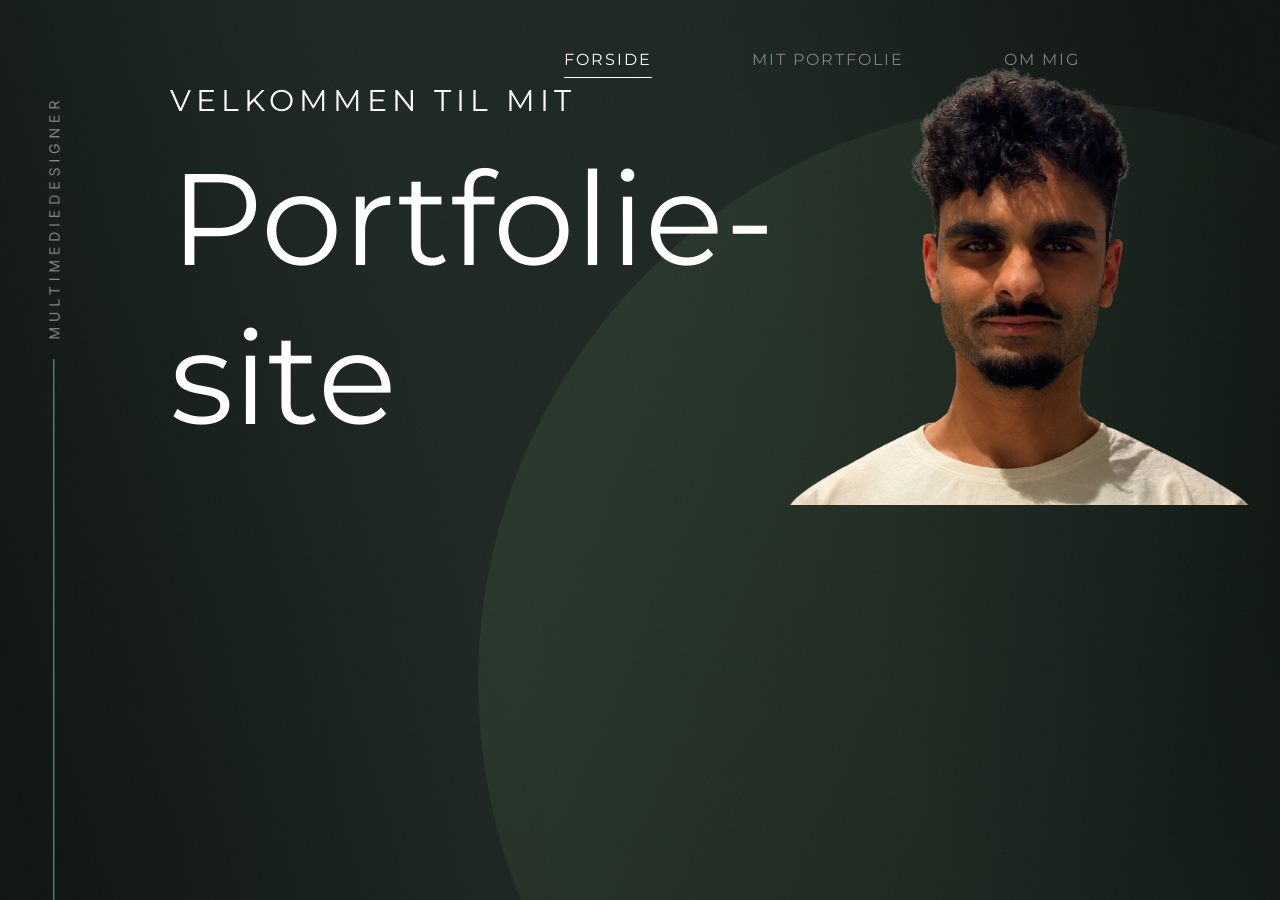
==== index.html @ a4f9ac07 "initialize repo" ====
<!doctype html>
<html lang="en">
  <head>
    <meta charset="UTF-8" />
    <meta name="viewport" content="width=device-width, initial-scale=1.0" />
    <title>Portfolie forside</title>
    <link rel="stylesheet" href="css/style.css" />
    <link rel="stylesheet" href="css/index.css" />
  </head>

  <body>
    <header>
      <nav>
        <a href="index.html" class="header-active">FORSIDE</a>
        <a href="projects.html">MIT PORTFOLIE</a>
        <a href="about-me.html">OM MIG</a>
      </nav>
    </header>

    <main>
      <section class="hero-banner">
        <div class="grid2-1">
          <div class="padding-left">
            <p class="texthero1">VELKOMMEN TIL MIT</p>
            <p class="texthero2">Portfolie-site</p>
          </div>
          <div>
            <img src="imgs/test2.png" alt="Portfolie billede" />
          </div>
        </div>
      </section>
    </main>
  </body>
</html>
---- css/style.css ----
@font-face {
  font-family: "montserrat";
  src: url("../fonts/montserrat.ttf") format("truetype");
}

* {
  margin: 0;
  padding: 0;
  box-sizing: border-box;
}

body {
  font-family: "montserrat", sans-serif;
  margin: 0;
  padding: 0;
}

main {
  background-color: #f0f0f0;
  color: white;
  padding: 0px;
  margin: 0px;
}

header {
  position: absolute;
  width: 100%;
}

nav {
  display: flex;
  justify-content: flex-end;
  gap: 100px;
  padding-right: 200px;
  padding-top: 50px;
  font-size: 16px;
  letter-spacing: 2px;
}

nav a:hover {
  color: white;
  text-decoration: none;
}

header a {
  color: gray;
  text-decoration: none;
  transition: color 0.1s ease;
}

.header-active {
  color: white;
  text-decoration: underline;
  text-underline-offset: 12px;
}
---- css/index.css ----
.hero-banner {
  height: 100vh;
  width: 100%;
  padding: 30px;
  text-align: left;
  margin: 0px;
  background-image: url("../imgs/pc-forside2.png");
  background-size: cover;
}

.hero-banner img {
  width: 100%;
  height: auto;
  margin: 0 auto;
  padding: 0px;
}

.grid2-1 {
  align-items: center;
  display: grid;
  grid-template-columns: 1fr 1fr;
}

.padding-left {
  padding-left: 140px;
}

.texthero1 {
  font-size: 30px;
  color: white;
  margin-bottom: 20px;
  letter-spacing: 5px;
}

.texthero2 {
  font-size: 130px;
  font-weight: 400;
  color: white;
}
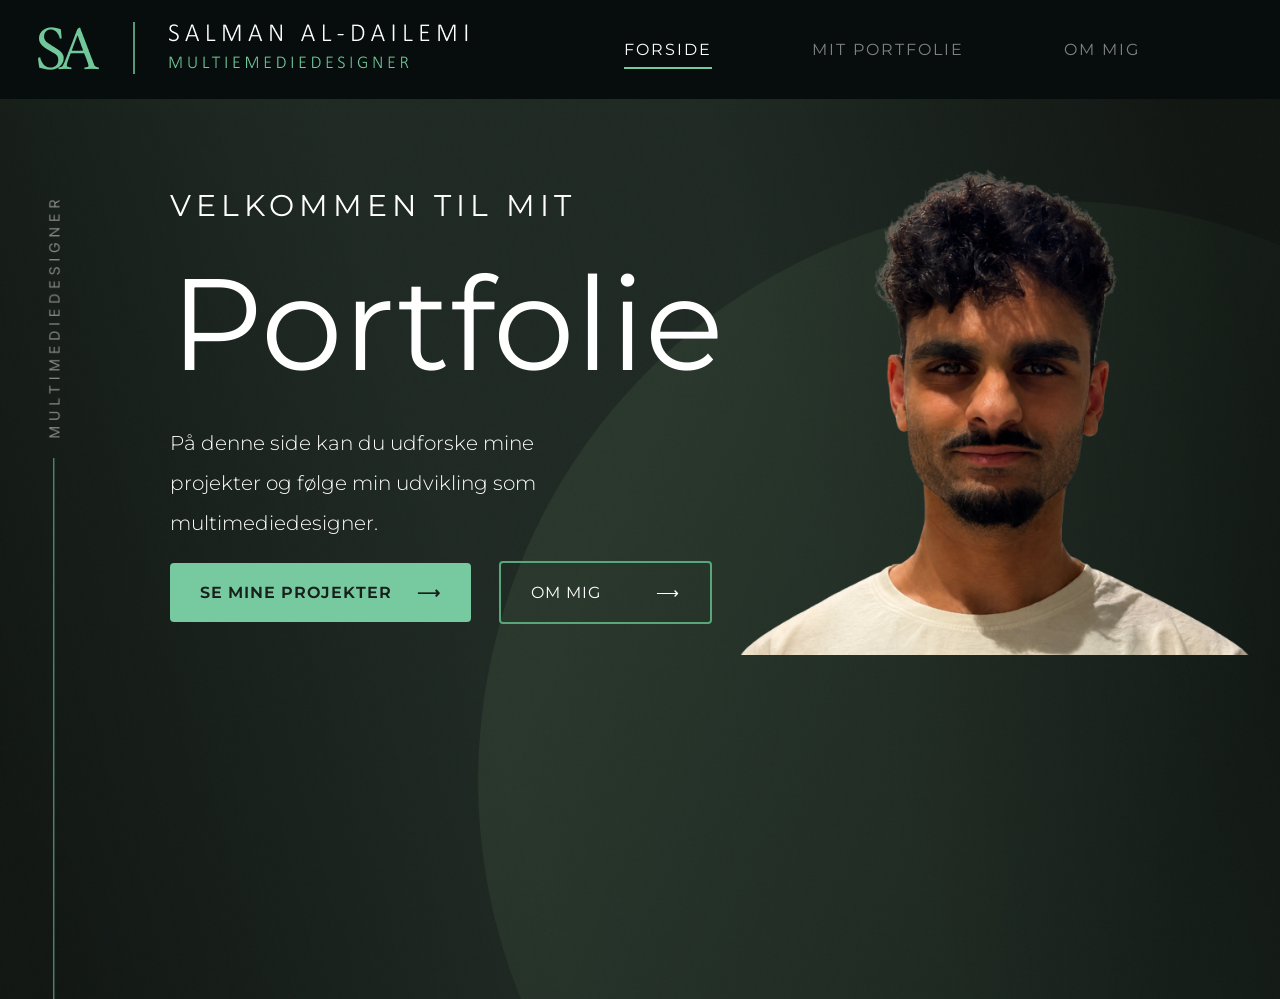
==== commit e546dadf: "front page finish" ====
--- a/index.html
+++ b/index.html
@@ -10,6 +10,11 @@
 
   <body>
     <header>
+      <div class="logo">
+        <a href="index.html">
+          <img src="imgs/logo.png" alt="Logo" />
+        </a>
+      </div>
       <nav>
         <a href="index.html" class="header-active">FORSIDE</a>
         <a href="projects.html">MIT PORTFOLIE</a>
@@ -22,7 +27,13 @@
         <div class="grid2-1">
           <div class="padding-left">
             <p class="texthero1">VELKOMMEN TIL MIT</p>
-            <p class="texthero2">Portfolie-site</p>
+            <p class="texthero2">Portfolie</p>
+            <p class="texthero3">På denne side kan du udforske mine projekter og følge min udvikling som multimediedesigner.</p>
+
+            <div class="margintop">
+              <a class="btn1" href="projects.html">SE MINE PROJEKTER&nbsp;&nbsp;&nbsp;&nbsp;&nbsp;⟶</a>
+              <a class="btn2" href="about-me.html">OM MIG&nbsp;&nbsp;&nbsp;&nbsp;&nbsp;&nbsp;&nbsp;&nbsp;&nbsp;&nbsp;&nbsp;⟶</a>
+            </div>
           </div>
           <div>
             <img src="imgs/test2.png" alt="Portfolie billede" />
--- a/css/style.css
+++ b/css/style.css
@@ -23,16 +23,19 @@
 }
 
 header {
-  position: absolute;
   width: 100%;
+  background-color: #060d0c;
+  padding-right: 100px;
+  padding-left: 30px;
+  display: flex;
+  justify-content: space-between;
+  align-items: center;
 }
 
 nav {
   display: flex;
-  justify-content: flex-end;
   gap: 100px;
-  padding-right: 200px;
-  padding-top: 50px;
+  padding: 40px;
   font-size: 16px;
   letter-spacing: 2px;
 }
@@ -52,4 +55,6 @@
   color: white;
   text-decoration: underline;
   text-underline-offset: 12px;
+  text-decoration-color: #77c99f;
+  text-decoration-thickness: 2px;
 }
--- a/css/index.css
+++ b/css/index.css
@@ -37,3 +37,55 @@
   font-weight: 400;
   color: white;
 }
+
+.texthero3 {
+  font-size: 20px;
+  color: white;
+  margin-top: 20px;
+  line-height: 2;
+  max-width: 70%;
+  font-weight: 300;
+}
+
+.btn1 {
+  padding: 20px 30px;
+  background-color: #77c99f;
+  color: #18201b;
+  text-decoration: none;
+  font-size: 16px;
+  font-weight: 650;
+  border-radius: 4px;
+  margin-right: 24px;
+  transition: 0.3s ease;
+  letter-spacing: 1px;
+}
+
+.btn1:hover {
+  background-color: #5aa67a;
+  box-shadow: 0 0 20px #5aa67a;
+  font-size: 18px;
+}
+
+.btn2 {
+  padding: 20px 30px;
+  background-color: transparent;
+  color: white;
+  text-decoration: none;
+  font-size: 16px;
+  font-weight: 400;
+  border-radius: 4px;
+  border: 2px solid #5aa67a;
+  transition: 0.3s ease;
+  letter-spacing: 1px;
+}
+
+.btn2:hover {
+  background-color: white;
+  color: #18201b;
+  box-shadow: 0 0 20px #5aa67a;
+  font-size: 18px;
+}
+
+.margintop {
+  margin-top: 40px;
+}
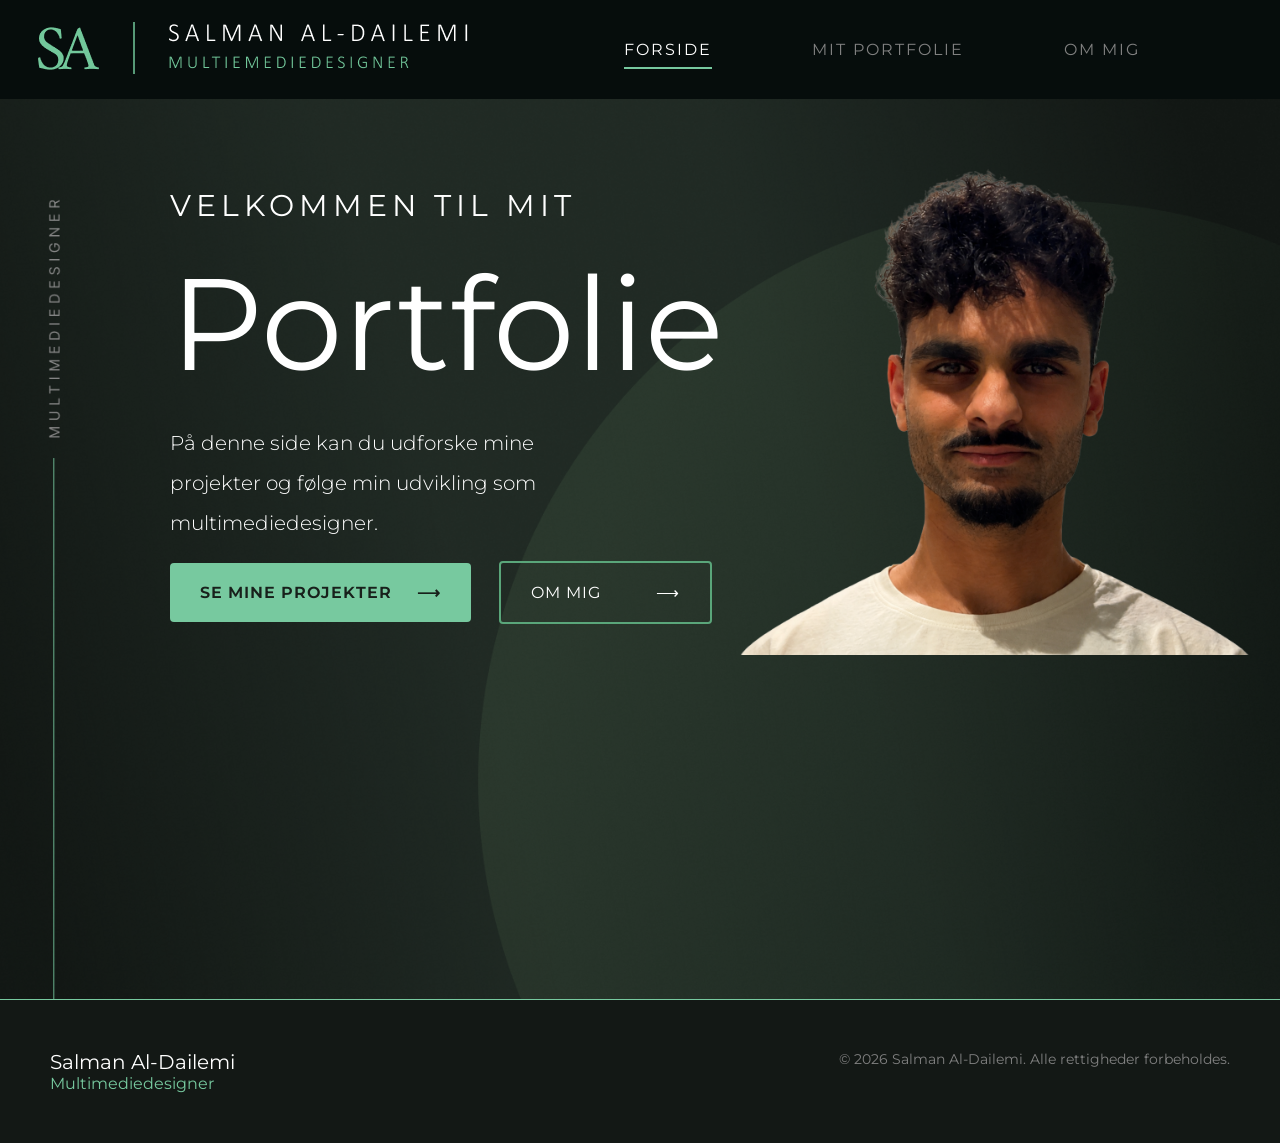
==== commit 6c852466: "portfolie content" ====
--- a/index.html
+++ b/index.html
@@ -6,6 +6,7 @@
     <title>Portfolie forside</title>
     <link rel="stylesheet" href="css/style.css" />
     <link rel="stylesheet" href="css/index.css" />
+    <meta name="robots" content="noindex" />
   </head>
 
   <body>
@@ -41,5 +42,12 @@
         </div>
       </section>
     </main>
+    <footer class="footer">
+      <div>
+        <p class="ft1">Salman Al-Dailemi</p>
+        <p class="ft2">Multimediedesigner</p>
+      </div>
+      <p class="right">&copy; 2026 Salman Al-Dailemi. Alle rettigheder forbeholdes.</p>
+    </footer>
   </body>
 </html>
--- a/css/style.css
+++ b/css/style.css
@@ -13,13 +13,6 @@
   font-family: "montserrat", sans-serif;
   margin: 0;
   padding: 0;
-}
-
-main {
-  background-color: #f0f0f0;
-  color: white;
-  padding: 0px;
-  margin: 0px;
 }
 
 header {
@@ -58,3 +51,34 @@
   text-decoration-color: #77c99f;
   text-decoration-thickness: 2px;
 }
+
+footer {
+  width: 100%;
+  background-color: #131815;
+  color: gray;
+  text-align: center;
+  padding: 50px;
+  font-size: 14px;
+  border-top: 1px solid #77c99f;
+}
+
+.footer {
+  display: grid;
+  grid-template-columns: repeat(2, 1fr);
+  gap: 30px;
+  text-align: left;
+}
+
+.ft1 {
+  color: white;
+  font-size: 20px;
+}
+
+.ft2 {
+  color: #77c99f;
+  font-size: 16px;
+}
+
+.right {
+  text-align: right;
+}
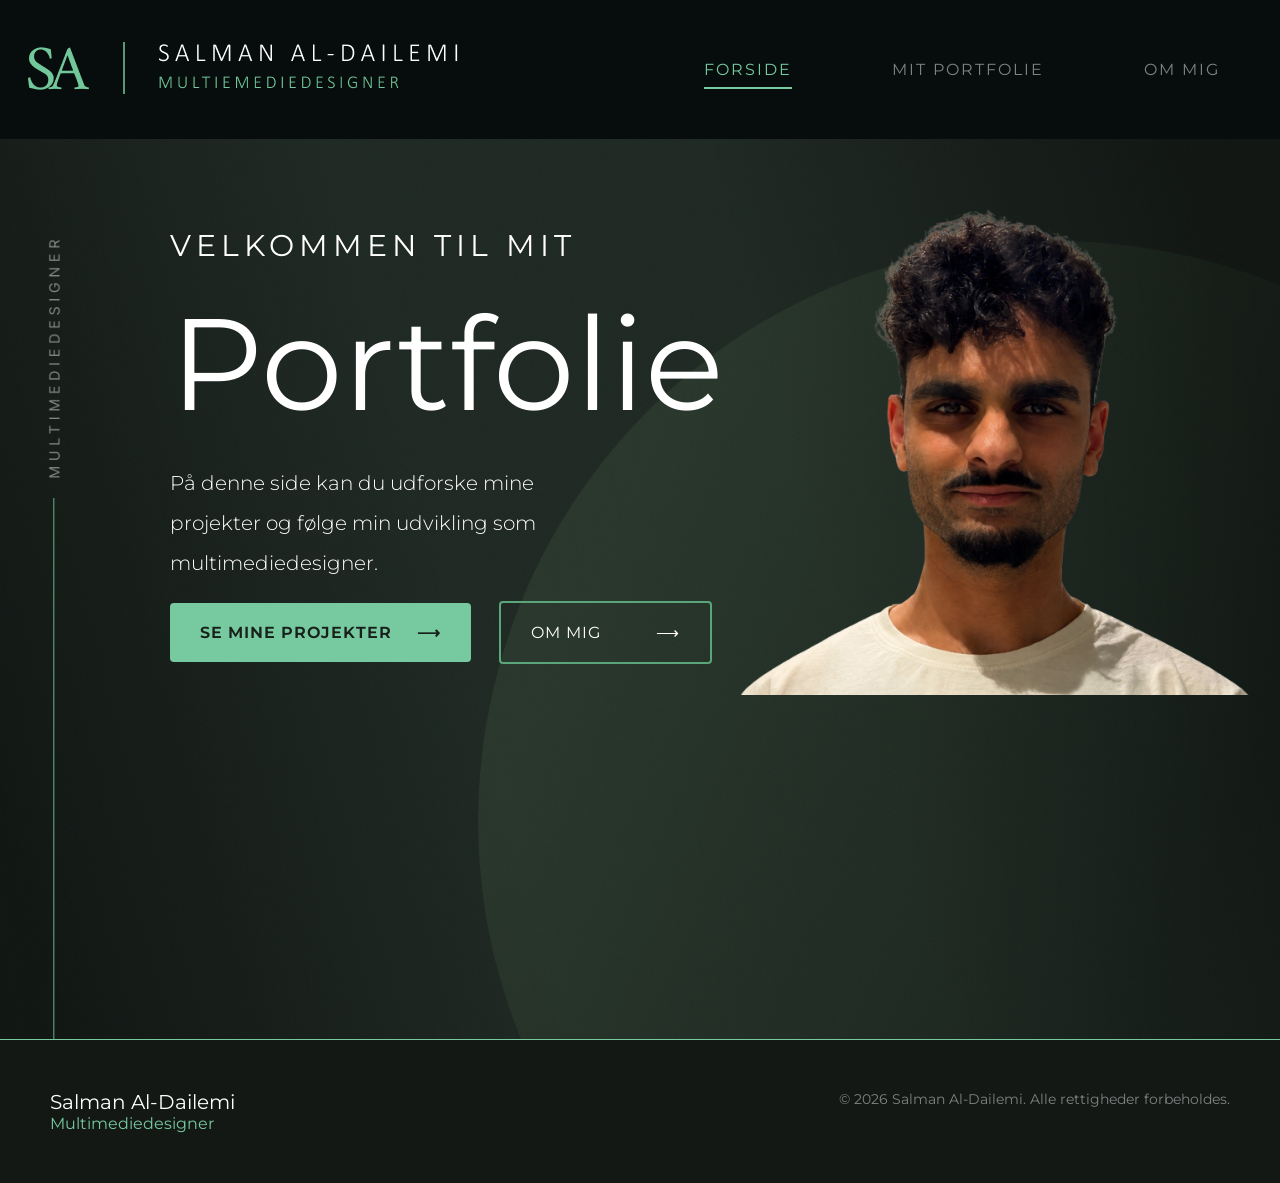
==== commit 9f7a7790: "about me page" ====
--- a/index.html
+++ b/index.html
@@ -15,6 +15,11 @@
         <a href="index.html">
           <img src="imgs/logo.png" alt="Logo" />
         </a>
+      </div>
+      <div class="burger">
+        <span></span>
+        <span></span>
+        <span></span>
       </div>
       <nav>
         <a href="index.html" class="header-active">FORSIDE</a>
@@ -49,5 +54,13 @@
       </div>
       <p class="right">&copy; 2026 Salman Al-Dailemi. Alle rettigheder forbeholdes.</p>
     </footer>
+    <script>
+      const burger = document.querySelector(".burger");
+      const menu = document.querySelector("nav");
+
+      burger.addEventListener("click", () => {
+        menu.classList.toggle("active");
+      });
+    </script>
   </body>
 </html>
--- a/css/style.css
+++ b/css/style.css
@@ -1,6 +1,59 @@
 @font-face {
   font-family: "montserrat";
   src: url("../fonts/montserrat.ttf") format("truetype");
+}
+
+@media (max-width: 768px) {
+  header {
+    position: relative;
+    padding: 20px;
+  }
+
+  .burger {
+    display: flex;
+    flex-direction: column;
+    gap: 6px;
+    position: relative;
+    z-index: 20;
+    cursor: pointer;
+  }
+
+  nav {
+    display: none;
+    flex-direction: column;
+    gap: 20px;
+    position: absolute;
+    top: 100%;
+    left: 0;
+    width: 100%;
+    background-color: #060d0c;
+    padding: 20px;
+    z-index: 10;
+  }
+
+  header nav.active {
+    display: flex !important;
+  }
+}
+
+@media (min-width: 769px) {
+  .burger {
+    display: none;
+  }
+
+  nav {
+    display: flex;
+    gap: 100px;
+    padding: 40px;
+    font-size: 16px;
+    letter-spacing: 2px;
+  }
+}
+
+.burger span {
+  width: 30px;
+  height: 3px;
+  background-color: white;
 }
 
 * {
@@ -18,19 +71,10 @@
 header {
   width: 100%;
   background-color: #060d0c;
-  padding-right: 100px;
-  padding-left: 30px;
+  padding: 20px;
   display: flex;
   justify-content: space-between;
   align-items: center;
-}
-
-nav {
-  display: flex;
-  gap: 100px;
-  padding: 40px;
-  font-size: 16px;
-  letter-spacing: 2px;
 }
 
 nav a:hover {
@@ -45,7 +89,7 @@
 }
 
 .header-active {
-  color: white;
+  color: #77c99f;
   text-decoration: underline;
   text-underline-offset: 12px;
   text-decoration-color: #77c99f;
--- a/css/index.css
+++ b/css/index.css
@@ -1,10 +1,66 @@
+@media (max-width: 768px) {
+  .texthero2 {
+    font-size: 90px;
+    font-weight: 400;
+    color: white;
+  }
+  .texthero1 {
+    color: #77c99f;
+    font-size: 20px;
+  }
+  .grid2-1 {
+    display: flex;
+    flex-direction: column;
+  }
+
+  .grid2-1 > div:nth-child(2) {
+    order: -1;
+    margin-bottom: 20px;
+  }
+
+  .hero-banner {
+    background-color: #121c18;
+  }
+  .margintop {
+    display: flex;
+    gap: 10px;
+    flex-direction: column;
+  }
+  .btn1,
+  .btn2 {
+    width: 100%;
+  }
+}
+
+@media (min-width: 768px) {
+  .grid2-1 {
+    align-items: center;
+    display: grid;
+    grid-template-columns: 1fr 1fr;
+  }
+  .padding-left {
+    padding-left: 140px;
+  }
+  .texthero2 {
+    font-size: 130px;
+    font-weight: 400;
+    color: white;
+  }
+  .texthero1 {
+    font-size: 30px;
+    color: white;
+  }
+  .hero-banner {
+    background-image: url("../imgs/pc-forside2.png");
+    height: 100vh;
+  }
+}
+
 .hero-banner {
-  height: 100vh;
   width: 100%;
   padding: 30px;
   text-align: left;
   margin: 0px;
-  background-image: url("../imgs/pc-forside2.png");
   background-size: cover;
 }
 
@@ -15,27 +71,9 @@
   padding: 0px;
 }
 
-.grid2-1 {
-  align-items: center;
-  display: grid;
-  grid-template-columns: 1fr 1fr;
-}
-
-.padding-left {
-  padding-left: 140px;
-}
-
 .texthero1 {
-  font-size: 30px;
-  color: white;
   margin-bottom: 20px;
   letter-spacing: 5px;
-}
-
-.texthero2 {
-  font-size: 130px;
-  font-weight: 400;
-  color: white;
 }
 
 .texthero3 {
